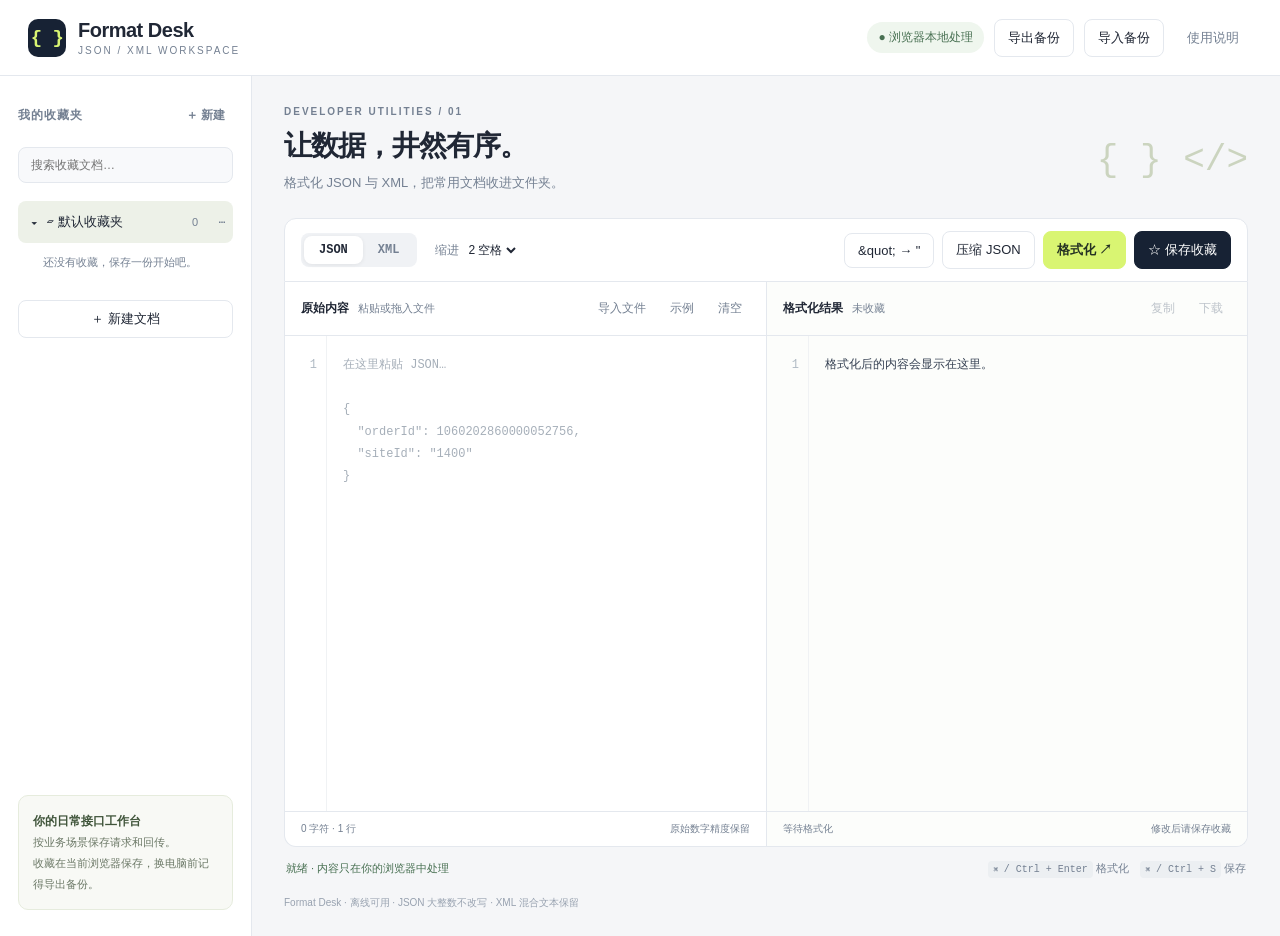
==== format/index.html @ 45e9ef6f "Publish JSON/XML formatter and Beijing–Europe time tools" ====
<!doctype html><html lang="zh-CN"><head><meta charset="UTF-8"><meta name="viewport" content="width=device-width,initial-scale=1"><meta name="description" content="JSON 与 XML 格式化工具，按文件夹收藏，浏览器本地处理，支持离线使用。"><title>Format Desk · JSON / XML 工具箱</title><link rel="icon" href="data:image/svg+xml,%3Csvg xmlns='http://www.w3.org/2000/svg' viewBox='0 0 64 64'%3E%3Crect width='64' height='64' rx='14' fill='%23172234'/%3E%3Ctext x='8' y='42' font-size='30' fill='%23d9f572'%3E%7B%7D%3C/text%3E%3C/svg%3E"><link rel="stylesheet" href="styles.css"></head><body>
<header><div class="brand"><div class="logo">{ }</div><div>Format Desk<small>JSON / XML WORKSPACE</small></div></div><div class="header-actions"><span class="local-badge">● 浏览器本地处理</span><button id="backup-export">导出备份</button><button id="backup-import">导入备份</button><button id="help" class="quiet">使用说明</button></div></header>
<div class="app"><aside><div class="aside-heading"><span>我的收藏夹</span><button id="new-folder" class="quiet small" aria-label="新建文件夹">＋ 新建</button></div><input id="search" class="search" placeholder="搜索收藏文档…" aria-label="搜索收藏文档"><div id="folder-list"></div><button id="new-document">＋ 新建文档</button><div class="aside-bottom"><strong>你的日常接口工作台</strong>按业务场景保存请求和回传。<br>收藏在当前浏览器保存，换电脑前记得导出备份。</div></aside>
<main class="main"><div class="eyebrow">DEVELOPER UTILITIES / 01</div><div class="intro"><div><h1>让数据，井然有序。</h1><p>格式化 JSON 与 XML，把常用文档收进文件夹。</p></div><div class="intro-mark">{ } &lt;/&gt;</div><button class="mobile-folders" id="toggle-folders">收藏夹</button></div>
<div id="storage-notice" class="notice" hidden></div>
<div class="toolbar"><div class="tool-group"><div class="tabs" aria-label="文档格式"><button data-type="JSON" class="selected" aria-pressed="true">JSON</button><button data-type="XML" aria-pressed="false">XML</button></div><label class="indent-label">缩进<select id="indent"><option value="2">2 空格</option><option value="4">4 空格</option><option value="1">1 空格</option></select></label></div><div class="tool-group"><button id="restore-quotes" title="将原始内容中的 &amp;quot; 替换为英文双引号">&amp;quot; → &quot;</button><button id="compress">压缩 JSON</button><button id="format" class="accent">格式化 ↗</button><button id="save" class="primary">☆ 保存收藏</button></div></div>
<div class="editors"><section class="panel"><div class="panel-header"><div class="panel-title">原始内容 <small>粘贴或拖入文件</small></div><div class="tool-group"><button id="file-open" class="quiet small">导入文件</button><button id="sample" class="quiet small">示例</button><button id="clear" class="quiet small">清空</button></div></div><div class="editor-body"><div id="input-lines" class="gutter" aria-hidden="true">1</div><textarea id="source" class="editor" spellcheck="false" wrap="off" aria-label="原始 JSON 或 XML 内容" placeholder='在这里粘贴 JSON…&#10;&#10;{&#10;  "orderId": 1060202860000052756,&#10;  "siteId": "1400"&#10;}'></textarea></div><div class="panel-footer"><span id="input-info">0 字符 · 1 行</span><span>原始数字精度保留</span></div></section>
<section class="panel"><div class="panel-header"><div class="panel-title">格式化结果 <small id="active-name">未收藏</small></div><div class="tool-group"><button id="copy" class="quiet small">复制</button><button id="download" class="quiet small">下载</button></div></div><div class="editor-body"><div id="output-lines" class="gutter" aria-hidden="true">1</div><pre id="result" class="editor result" tabindex="0" aria-label="格式化结果"><span style="color:#a6afb9">格式化后的内容会显示在这里。</span></pre></div><div class="panel-footer"><span id="output-info">等待格式化</span><span id="saved-info">修改后请保存收藏</span></div></section></div>
<div class="status-line"><span id="status" class="status-message" role="status" aria-live="polite">就绪 · 内容只在你的浏览器中处理</span><span><span class="shortcut">⌘ / Ctrl + Enter</span> 格式化　<span class="shortcut">⌘ / Ctrl + S</span> 保存</span></div><div id="document-actions" class="tool-group" hidden><button id="rename-doc" class="small">重命名</button><button id="move-doc" class="small">移动文件夹</button><button id="save-as" class="small">另存为收藏</button><button id="delete-doc" class="quiet small">删除此收藏</button></div><footer>Format Desk · 离线可用 · JSON 大整数不改写 · XML 混合文本保留</footer></main></div>
<input id="file-picker" type="file" accept=".json,.xml,application/json,text/xml,application/xml" hidden><input id="backup-picker" type="file" accept=".json,application/json" hidden>
<dialog id="save-dialog"><form id="save-form"><h2>收进收藏夹</h2><p>保存格式化后的内容，下次点击即可打开。</p><label for="document-name">文档名称</label><input id="document-name" maxlength="200" required placeholder="例如：UK 订单回传"><label for="document-folder">所属文件夹</label><select id="document-folder"></select><div class="actions"><button type="button" data-close="save-dialog">取消</button><button class="primary" type="submit">保存收藏</button></div></form></dialog>
<dialog id="move-dialog"><form id="move-form"><h2>移动收藏</h2><label for="move-folder">目标文件夹</label><select id="move-folder"></select><div class="actions"><button type="button" data-close="move-dialog">取消</button><button class="primary" type="submit">移动</button></div></form></dialog>
<dialog id="help-dialog"><h2>随手格式化，按场景收藏。</h2><ol><li>粘贴 JSON 或 XML，选择格式，点击「格式化」。</li><li>内容包含 &amp;quot; 时，点击「&amp;quot; → &quot;」还原双引号，再格式化。只替换这一种实体，不处理其他实体或反斜杠转义。</li><li>点击「保存收藏」，选择文件夹并命名。</li><li>左侧点击收藏即可打开；支持重命名、移动和删除。</li><li>点击「导出备份」保存全部收藏；导入备份会追加，保留已有文档。</li></ol><p>收藏保存在当前浏览器。清理浏览器数据、无痕模式、换浏览器或换访问地址，可能使收藏不可见。请定期导出备份。</p><p>JSON 支持标准对象、数组、外层 JSON 字符串和多层反斜杠转义；会自动解开外层包装，内部字符串保留原样。JSON 压缩不会改变字符串内容或大整数。XML 保留混合文本、CDATA 和 xml:space；不支持 DTD。单文件上限 5 MB。</p><p>离线版：下载后用 Chrome 或 Edge 打开 HTML。本地部署版：启动后访问 <strong>http://127.0.0.1:8765</strong>，可加入浏览器书签。</p><div class="actions"><button class="primary" data-close="help-dialog">知道了</button></div></dialog>
<dialog id="copy-dialog"><h2>复制格式化结果</h2><p>浏览器限制了自动复制。下方内容已选中，请按 ⌘C（Mac）或 Ctrl+C（Windows）。</p><textarea id="copy-content" readonly aria-label="可手动复制的格式化结果" style="width:100%;height:260px;margin-top:16px;resize:vertical;font:12px/1.7 monospace;padding:12px;border:1px solid #e4e8ee;border-radius:8px"></textarea><div class="actions"><button class="primary" data-close="copy-dialog">完成</button></div></dialog>
<script src="core.js"></script><script src="app.js"></script></body></html>
---- format/styles.css ----
:root{--bg:#f5f6f8;--paper:#fff;--text:#202735;--muted:#748092;--line:#e4e8ee;--nav:#172234;--accent:#d9f572;--green:#487052;font-family:Inter,-apple-system,BlinkMacSystemFont,'Segoe UI','PingFang SC','Microsoft YaHei',sans-serif;color:var(--text)}*{box-sizing:border-box}body{margin:0;background:var(--bg)}button,input,select,textarea{font:inherit}button{cursor:pointer}button:disabled{opacity:.45;cursor:not-allowed}button:focus-visible,input:focus-visible,select:focus-visible,textarea:focus-visible{outline:2px solid #729949;outline-offset:2px}button{border:1px solid var(--line);border-radius:8px;background:#fff;color:var(--text);padding:9px 13px;font-size:13px;transition:background .15s}button:hover{background:#eff3e8}.primary{background:var(--nav);color:white;border-color:var(--nav)}.primary:hover{background:#30405a}.accent{background:var(--accent);border-color:var(--accent);color:#243123;font-weight:650}.quiet{background:transparent;border:0;color:var(--muted)}.small{padding:5px 8px;font-size:12px}header{height:76px;background:#fff;border-bottom:1px solid var(--line);display:flex;align-items:center;justify-content:space-between;padding:0 28px}.brand{display:flex;gap:12px;align-items:center;font-size:20px;font-weight:750;letter-spacing:-.5px}.logo{background:var(--nav);color:var(--accent);border-radius:10px;width:38px;height:38px;display:grid;place-items:center;font:700 19px monospace}.brand small{display:block;color:var(--muted);font-size:10px;font-weight:500;letter-spacing:2px;margin-top:3px}.header-actions{display:flex;gap:10px;align-items:center}.local-badge{font-size:12px;color:var(--green);background:#eff6ee;padding:7px 11px;border-radius:30px}.app{display:grid;grid-template-columns:252px 1fr;min-height:calc(100vh - 76px)}aside{background:white;border-right:1px solid var(--line);padding:26px 18px;display:flex;flex-direction:column;gap:18px}.aside-heading{display:flex;justify-content:space-between;align-items:center;font-size:12px;font-weight:650;color:var(--muted);letter-spacing:1px}.search{width:100%;border:1px solid var(--line);background:#f8f9fb;border-radius:8px;padding:10px 12px;font-size:12px}.folder-row{display:flex;align-items:center;padding:3px 0}.folder-button{border:0;flex:1;text-align:left;background:transparent;display:flex;gap:9px;align-items:center;min-width:0}.folder-row.active{background:#edf1e8;border-radius:8px}.folder-button span:nth-child(2){overflow:hidden;text-overflow:ellipsis;white-space:nowrap}.count{margin-left:auto;font-size:11px;color:var(--muted)}.document{width:100%;display:flex;align-items:center;gap:8px;text-align:left;border:0;background:transparent;padding:10px 8px 10px 24px;min-width:0}.document.active{background:#f4f7ed;color:#395834}.doc-name{overflow:hidden;text-overflow:ellipsis;white-space:nowrap;flex:1;font-size:12px}.type-tag{font:10px monospace;color:#647281;background:#eef1f4;padding:3px 5px;border-radius:4px}.empty-folder{font-size:11px;color:var(--muted);padding:10px 25px;line-height:1.7}.aside-bottom{margin-top:auto;background:#f8f9f5;border:1px solid #e6ecdd;border-radius:10px;padding:14px;color:#6b7866;font-size:11px;line-height:1.9}.aside-bottom strong{color:#40553b;display:block;font-size:12px}.main{padding:30px 32px 20px;min-width:0;max-width:1800px;width:100%}.eyebrow{font-size:10px;letter-spacing:2px;color:var(--muted);font-weight:650}.intro{display:flex;align-items:center;justify-content:space-between;gap:15px;margin:10px 0 24px}h1{font-size:28px;letter-spacing:-1px;margin:0 0 7px}p{font-size:13px;color:var(--muted);margin:0;line-height:1.7}.intro-mark{font:36px monospace;color:#cbd4bf}.toolbar{background:white;border:1px solid var(--line);border-radius:12px 12px 0 0;padding:12px 16px;display:flex;justify-content:space-between;align-items:center;gap:12px;flex-wrap:wrap}.tool-group{display:flex;align-items:center;gap:8px}.tabs{background:#f0f2f5;padding:3px;display:flex;border-radius:8px}.tabs button{background:transparent;border:0;padding:7px 15px;color:var(--muted);font:600 12px monospace}.tabs .selected{background:white;color:var(--text);box-shadow:0 1px 4px #0001}.indent-label{font-size:12px;color:var(--muted);margin-left:10px}.indent-label select{background:transparent;border:0;font-size:12px;margin-left:5px;color:var(--text)}.editors{display:grid;grid-template-columns:1fr 1fr;background:#fff;border:1px solid var(--line);border-top:0;border-radius:0 0 12px 12px;overflow:hidden;min-height:470px;height:calc(100vh - 335px)}.panel{min-width:0;display:flex;flex-direction:column}.panel+.panel{border-left:1px solid var(--line);background:#fcfdfb}.panel-header{padding:13px 16px;border-bottom:1px solid var(--line);display:flex;justify-content:space-between;align-items:center;font-size:12px;gap:8px;min-height:50px}.panel-title{font-weight:650;display:flex;align-items:center;gap:9px}.panel-title small{color:var(--muted);font-weight:400;font-size:11px}.editor-body{flex:1;overflow:hidden;display:flex;position:relative;min-height:0}.gutter{width:42px;flex-shrink:0;color:#b0bac4;text-align:right;padding:18px 9px 18px 0;border-right:1px solid #f0f2f4;overflow:hidden;user-select:none;white-space:pre;font:12px/1.85 ui-monospace,SFMono-Regular,Consolas,monospace}.editor{margin:0;flex:1;width:0;padding:18px 16px;border:0;outline:none!important;resize:none;background:transparent;white-space:pre;overflow:auto;tab-size:2;color:#354052;font:12px/1.85 ui-monospace,SFMono-Regular,Consolas,'Microsoft YaHei',monospace}.editor::placeholder{color:#a6afb9}.result{display:block}.tok-key{color:#885946}.tok-string{color:#547846}.tok-number{color:#5265a0}.tok-literal{color:#98749b}.panel-footer{border-top:1px solid var(--line);padding:10px 16px;font-size:10px;color:var(--muted);display:flex;justify-content:space-between}.status-line{padding:14px 2px;display:flex;justify-content:space-between;gap:16px;font-size:11px;color:var(--muted)}.status-message{color:var(--green)}.status-message.error{color:#b44141}.notice{padding:10px 14px;background:#fff2db;color:#885b1e;font-size:12px;border-radius:8px;margin-bottom:12px;line-height:1.6}.shortcut{font:10px monospace;background:#eceff2;border-radius:4px;padding:3px 5px}dialog{border:1px solid var(--line);border-radius:16px;box-shadow:0 25px 100px #17223433;padding:28px;width:min(480px,95vw)}dialog::backdrop{background:#17223466;backdrop-filter:blur(3px)}dialog h2{font-size:20px;margin:0 0 16px}dialog label{display:block;font-size:12px;margin:16px 0 7px;color:var(--muted)}dialog input,dialog select{width:100%;padding:11px;border:1px solid var(--line);border-radius:8px}dialog .actions{display:flex;justify-content:flex-end;gap:8px;margin-top:24px}dialog p{margin:12px 0}dialog ol{font-size:13px;line-height:2;color:#576172;padding-left:20px}.doc-actions{display:flex;gap:2px}#active-name{max-width:180px;overflow:hidden;text-overflow:ellipsis;white-space:nowrap}.mobile-folders{display:none}footer{font-size:10px;color:#98a2b0;margin:6px 0}a{color:#527148}.sr-only{position:absolute;width:1px;height:1px;overflow:hidden;clip:rect(0,0,0,0)}
@media(min-width:1600px){.editor,.gutter{font-size:14px}.main{padding:35px 45px}}
@media(max-width:1050px){.app{grid-template-columns:220px 1fr}.main{padding:24px 20px}.header-actions .local-badge{display:none}.intro-mark{display:none}.editors{height:610px}.panel-header{flex-wrap:wrap}.panel-title small{display:none}}
@media(max-width:760px){header{padding:0 16px;height:66px}.brand{font-size:17px}.header-actions{gap:2px}.header-actions button{padding:7px}.app{display:flex;flex-direction:column}aside{border-right:0;border-bottom:1px solid var(--line);padding:15px;display:none}body.show-folders aside{display:flex}.mobile-folders{display:inline-block}.main{padding:22px 14px}.intro{margin-bottom:18px}h1{font-size:23px}.editors{grid-template-columns:1fr;height:900px}.panel+.panel{border-left:0;border-top:1px solid var(--line)}.toolbar{padding:10px}.indent-label{margin:0}.status-line{flex-direction:column;gap:6px}.aside-bottom{display:none}.panel{min-height:420px}}
[hidden]{display:none!important}
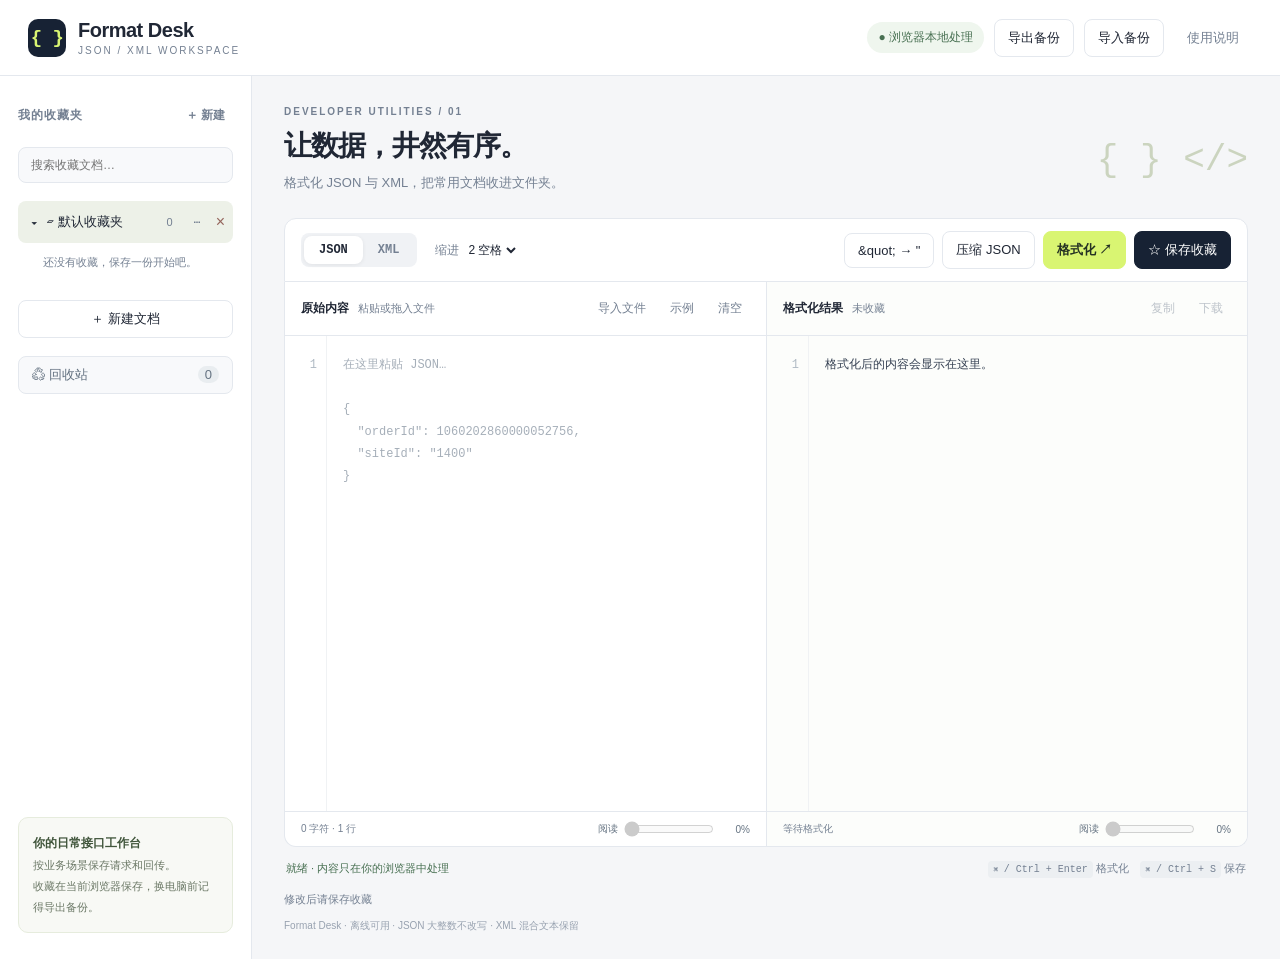
==== commit 55bc9739: "Add editor scroll controls and recoverable folder/document deletion" ====
--- a/format/index.html
+++ b/format/index.html
@@ -1,15 +1,17 @@
 <!doctype html><html lang="zh-CN"><head><meta charset="UTF-8"><meta name="viewport" content="width=device-width,initial-scale=1"><meta name="description" content="JSON 与 XML 格式化工具，按文件夹收藏，浏览器本地处理，支持离线使用。"><title>Format Desk · JSON / XML 工具箱</title><link rel="icon" href="data:image/svg+xml,%3Csvg xmlns='http://www.w3.org/2000/svg' viewBox='0 0 64 64'%3E%3Crect width='64' height='64' rx='14' fill='%23172234'/%3E%3Ctext x='8' y='42' font-size='30' fill='%23d9f572'%3E%7B%7D%3C/text%3E%3C/svg%3E"><link rel="stylesheet" href="styles.css"></head><body>
 <header><div class="brand"><div class="logo">{ }</div><div>Format Desk<small>JSON / XML WORKSPACE</small></div></div><div class="header-actions"><span class="local-badge">● 浏览器本地处理</span><button id="backup-export">导出备份</button><button id="backup-import">导入备份</button><button id="help" class="quiet">使用说明</button></div></header>
-<div class="app"><aside><div class="aside-heading"><span>我的收藏夹</span><button id="new-folder" class="quiet small" aria-label="新建文件夹">＋ 新建</button></div><input id="search" class="search" placeholder="搜索收藏文档…" aria-label="搜索收藏文档"><div id="folder-list"></div><button id="new-document">＋ 新建文档</button><div class="aside-bottom"><strong>你的日常接口工作台</strong>按业务场景保存请求和回传。<br>收藏在当前浏览器保存，换电脑前记得导出备份。</div></aside>
+<div class="app"><aside><div class="aside-heading"><span>我的收藏夹</span><button id="new-folder" class="quiet small" aria-label="新建文件夹">＋ 新建</button></div><input id="search" class="search" placeholder="搜索收藏文档…" aria-label="搜索收藏文档"><div id="folder-list"></div><button id="new-document">＋ 新建文档</button><button id="trash-open" class="trash-entry">♲ 回收站 <span id="trash-count">0</span></button><div class="aside-bottom"><strong>你的日常接口工作台</strong>按业务场景保存请求和回传。<br>收藏在当前浏览器保存，换电脑前记得导出备份。</div></aside>
 <main class="main"><div class="eyebrow">DEVELOPER UTILITIES / 01</div><div class="intro"><div><h1>让数据，井然有序。</h1><p>格式化 JSON 与 XML，把常用文档收进文件夹。</p></div><div class="intro-mark">{ } &lt;/&gt;</div><button class="mobile-folders" id="toggle-folders">收藏夹</button></div>
 <div id="storage-notice" class="notice" hidden></div>
 <div class="toolbar"><div class="tool-group"><div class="tabs" aria-label="文档格式"><button data-type="JSON" class="selected" aria-pressed="true">JSON</button><button data-type="XML" aria-pressed="false">XML</button></div><label class="indent-label">缩进<select id="indent"><option value="2">2 空格</option><option value="4">4 空格</option><option value="1">1 空格</option></select></label></div><div class="tool-group"><button id="restore-quotes" title="将原始内容中的 &amp;quot; 替换为英文双引号">&amp;quot; → &quot;</button><button id="compress">压缩 JSON</button><button id="format" class="accent">格式化 ↗</button><button id="save" class="primary">☆ 保存收藏</button></div></div>
-<div class="editors"><section class="panel"><div class="panel-header"><div class="panel-title">原始内容 <small>粘贴或拖入文件</small></div><div class="tool-group"><button id="file-open" class="quiet small">导入文件</button><button id="sample" class="quiet small">示例</button><button id="clear" class="quiet small">清空</button></div></div><div class="editor-body"><div id="input-lines" class="gutter" aria-hidden="true">1</div><textarea id="source" class="editor" spellcheck="false" wrap="off" aria-label="原始 JSON 或 XML 内容" placeholder='在这里粘贴 JSON…&#10;&#10;{&#10;  "orderId": 1060202860000052756,&#10;  "siteId": "1400"&#10;}'></textarea></div><div class="panel-footer"><span id="input-info">0 字符 · 1 行</span><span>原始数字精度保留</span></div></section>
-<section class="panel"><div class="panel-header"><div class="panel-title">格式化结果 <small id="active-name">未收藏</small></div><div class="tool-group"><button id="copy" class="quiet small">复制</button><button id="download" class="quiet small">下载</button></div></div><div class="editor-body"><div id="output-lines" class="gutter" aria-hidden="true">1</div><pre id="result" class="editor result" tabindex="0" aria-label="格式化结果"><span style="color:#a6afb9">格式化后的内容会显示在这里。</span></pre></div><div class="panel-footer"><span id="output-info">等待格式化</span><span id="saved-info">修改后请保存收藏</span></div></section></div>
-<div class="status-line"><span id="status" class="status-message" role="status" aria-live="polite">就绪 · 内容只在你的浏览器中处理</span><span><span class="shortcut">⌘ / Ctrl + Enter</span> 格式化　<span class="shortcut">⌘ / Ctrl + S</span> 保存</span></div><div id="document-actions" class="tool-group" hidden><button id="rename-doc" class="small">重命名</button><button id="move-doc" class="small">移动文件夹</button><button id="save-as" class="small">另存为收藏</button><button id="delete-doc" class="quiet small">删除此收藏</button></div><footer>Format Desk · 离线可用 · JSON 大整数不改写 · XML 混合文本保留</footer></main></div>
+<div class="editors"><section class="panel"><div class="panel-header"><div class="panel-title">原始内容 <small>粘贴或拖入文件</small></div><div class="tool-group"><button id="file-open" class="quiet small">导入文件</button><button id="sample" class="quiet small">示例</button><button id="clear" class="quiet small">清空</button></div></div><div class="editor-body"><div id="input-lines" class="gutter" aria-hidden="true">1</div><textarea id="source" class="editor" spellcheck="false" wrap="off" aria-label="原始 JSON 或 XML 内容" placeholder='在这里粘贴 JSON…&#10;&#10;{&#10;  "orderId": 1060202860000052756,&#10;  "siteId": "1400"&#10;}'></textarea></div><div class="panel-footer"><span id="input-info">0 字符 · 1 行</span><label class="scroll-progress">阅读 <input id="input-progress" type="range" min="0" max="100" value="0" aria-label="原始内容阅读进度"><span id="input-percent">0%</span></label></div></section>
+<section class="panel"><div class="panel-header"><div class="panel-title">格式化结果 <small id="active-name">未收藏</small></div><div class="tool-group"><button id="copy" class="quiet small">复制</button><button id="download" class="quiet small">下载</button></div></div><div class="editor-body"><div id="output-lines" class="gutter" aria-hidden="true">1</div><pre id="result" class="editor result" tabindex="0" aria-label="格式化结果"><span style="color:#a6afb9">格式化后的内容会显示在这里。</span></pre></div><div class="panel-footer"><span id="output-info">等待格式化</span><label class="scroll-progress">阅读 <input id="output-progress" type="range" min="0" max="100" value="0" aria-label="格式化结果阅读进度"><span id="output-percent">0%</span></label></div></section></div>
+<div class="status-line"><span id="status" class="status-message" role="status" aria-live="polite">就绪 · 内容只在你的浏览器中处理</span><span><span class="shortcut">⌘ / Ctrl + Enter</span> 格式化　<span class="shortcut">⌘ / Ctrl + S</span> 保存</span></div><p id="saved-info" class="saved-note">修改后请保存收藏</p><div id="document-actions" class="tool-group" hidden><button id="rename-doc" class="small">重命名</button><button id="move-doc" class="small">移动文件夹</button><button id="save-as" class="small">另存为收藏</button><button id="delete-doc" class="quiet small">移到回收站</button></div><footer>Format Desk · 离线可用 · JSON 大整数不改写 · XML 混合文本保留</footer></main></div>
 <input id="file-picker" type="file" accept=".json,.xml,application/json,text/xml,application/xml" hidden><input id="backup-picker" type="file" accept=".json,application/json" hidden>
 <dialog id="save-dialog"><form id="save-form"><h2>收进收藏夹</h2><p>保存格式化后的内容，下次点击即可打开。</p><label for="document-name">文档名称</label><input id="document-name" maxlength="200" required placeholder="例如：UK 订单回传"><label for="document-folder">所属文件夹</label><select id="document-folder"></select><div class="actions"><button type="button" data-close="save-dialog">取消</button><button class="primary" type="submit">保存收藏</button></div></form></dialog>
 <dialog id="move-dialog"><form id="move-form"><h2>移动收藏</h2><label for="move-folder">目标文件夹</label><select id="move-folder"></select><div class="actions"><button type="button" data-close="move-dialog">取消</button><button class="primary" type="submit">移动</button></div></form></dialog>
-<dialog id="help-dialog"><h2>随手格式化，按场景收藏。</h2><ol><li>粘贴 JSON 或 XML，选择格式，点击「格式化」。</li><li>内容包含 &amp;quot; 时，点击「&amp;quot; → &quot;」还原双引号，再格式化。只替换这一种实体，不处理其他实体或反斜杠转义。</li><li>点击「保存收藏」，选择文件夹并命名。</li><li>左侧点击收藏即可打开；支持重命名、移动和删除。</li><li>点击「导出备份」保存全部收藏；导入备份会追加，保留已有文档。</li></ol><p>收藏保存在当前浏览器。清理浏览器数据、无痕模式、换浏览器或换访问地址，可能使收藏不可见。请定期导出备份。</p><p>JSON 支持标准对象、数组、外层 JSON 字符串和多层反斜杠转义；会自动解开外层包装，内部字符串保留原样。JSON 压缩不会改变字符串内容或大整数。XML 保留混合文本、CDATA 和 xml:space；不支持 DTD。单文件上限 5 MB。</p><p>离线版：下载后用 Chrome 或 Edge 打开 HTML。本地部署版：启动后访问 <strong>http://127.0.0.1:8765</strong>，可加入浏览器书签。</p><div class="actions"><button class="primary" data-close="help-dialog">知道了</button></div></dialog>
+<dialog id="help-dialog"><h2>随手格式化，按场景收藏。</h2><ol><li>粘贴 JSON 或 XML，选择格式，点击「格式化」。</li><li>内容包含 &amp;quot; 时，点击「&amp;quot; → &quot;」还原双引号，再格式化。只替换这一种实体，不处理其他实体或反斜杠转义。</li><li>输入与结果区可用右侧 / 底部滚动条浏览，底部「阅读」滑块可跳到文档任意位置。</li><li>点击「保存收藏」，选择文件夹并命名。</li><li>左侧点击收藏即可打开；文件夹旁的 × 可删除整夹并移到回收站，支持恢复。</li><li>点击「导出备份」保存全部收藏和回收站；导入备份会追加，保留已有文档。</li></ol><p>收藏保存在当前浏览器。清理浏览器数据、无痕模式、换浏览器或换访问地址，可能使收藏不可见。请定期导出备份。</p><p>JSON 支持标准对象、数组、外层 JSON 字符串和多层反斜杠转义；会自动解开外层包装，内部字符串保留原样。JSON 压缩不会改变字符串内容或大整数。XML 保留混合文本、CDATA 和 xml:space；不支持 DTD。单文件上限 5 MB。</p><p>离线版：下载后用 Chrome 或 Edge 打开 HTML。本地部署版：启动后访问 <strong>http://127.0.0.1:8765</strong>，可加入浏览器书签。</p><div class="actions"><button class="primary" data-close="help-dialog">知道了</button></div></dialog>
+<dialog id="trash-dialog"><h2>回收站</h2><p>文件夹与文档删除后保留在这里。恢复文件夹会同时恢复其中的文档。</p><div id="trash-list" class="trash-list"></div><div class="actions"><button class="primary" data-close="trash-dialog">关闭</button></div></dialog>
+<dialog id="confirm-dialog"><h2 id="confirm-title">确认操作</h2><p id="confirm-message"></p><div class="actions"><button data-close="confirm-dialog">取消</button><button id="confirm-accept" class="primary">确认</button></div></dialog>
 <dialog id="copy-dialog"><h2>复制格式化结果</h2><p>浏览器限制了自动复制。下方内容已选中，请按 ⌘C（Mac）或 Ctrl+C（Windows）。</p><textarea id="copy-content" readonly aria-label="可手动复制的格式化结果" style="width:100%;height:260px;margin-top:16px;resize:vertical;font:12px/1.7 monospace;padding:12px;border:1px solid #e4e8ee;border-radius:8px"></textarea><div class="actions"><button class="primary" data-close="copy-dialog">完成</button></div></dialog>
 <script src="core.js"></script><script src="app.js"></script></body></html>
--- a/format/styles.css
+++ b/format/styles.css
@@ -3,3 +3,10 @@
 @media(max-width:1050px){.app{grid-template-columns:220px 1fr}.main{padding:24px 20px}.header-actions .local-badge{display:none}.intro-mark{display:none}.editors{height:610px}.panel-header{flex-wrap:wrap}.panel-title small{display:none}}
 @media(max-width:760px){header{padding:0 16px;height:66px}.brand{font-size:17px}.header-actions{gap:2px}.header-actions button{padding:7px}.app{display:flex;flex-direction:column}aside{border-right:0;border-bottom:1px solid var(--line);padding:15px;display:none}body.show-folders aside{display:flex}.mobile-folders{display:inline-block}.main{padding:22px 14px}.intro{margin-bottom:18px}h1{font-size:23px}.editors{grid-template-columns:1fr;height:900px}.panel+.panel{border-left:0;border-top:1px solid var(--line)}.toolbar{padding:10px}.indent-label{margin:0}.status-line{flex-direction:column;gap:6px}.aside-bottom{display:none}.panel{min-height:420px}}
 [hidden]{display:none!important}
+
+/* Constrain grid/flex rows so long documents scroll inside their editor. */
+.editors{grid-template-rows:minmax(0,1fr)}.panel{min-height:0}.editor-body{min-height:0;max-height:100%}.editor{overflow:scroll;scrollbar-gutter:stable;scrollbar-width:auto;scrollbar-color:#9caab9 #edf0f3}
+.editor::-webkit-scrollbar{width:14px;height:14px}.editor::-webkit-scrollbar-track{background:#edf0f3;border-radius:8px}.editor::-webkit-scrollbar-thumb{background:#9caab9;border:3px solid #edf0f3;border-radius:8px}.editor::-webkit-scrollbar-thumb:hover{background:#66788d}.editor::-webkit-scrollbar-corner{background:#edf0f3}
+.scroll-progress{display:flex;align-items:center;gap:6px;white-space:nowrap;color:#647281}.scroll-progress input{width:90px;height:14px;accent-color:#617d42;cursor:pointer;margin:0}.scroll-progress span{min-width:30px;text-align:right}.saved-note{font-size:11px;margin-bottom:10px}.folder-delete{color:#94645b;font-size:16px;flex-shrink:0}.folder-delete:hover{background:#fff0ed}.trash-entry{text-align:left;color:#647281;background:#f8f9fb}.trash-entry span{float:right;background:#e9edf0;border-radius:20px;padding:1px 7px}
+#trash-dialog{width:min(660px,95vw)}.trash-list{margin-top:18px;max-height:55vh;overflow:auto}.trash-card{display:flex;justify-content:space-between;gap:12px;padding:16px 0;border-bottom:1px solid var(--line)}.trash-info{min-width:0}.trash-info strong{display:block;overflow-wrap:anywhere;font-size:14px}.trash-info small{display:block;margin-top:6px;color:var(--muted);font-size:11px;line-height:1.6}.trash-actions{display:flex;align-items:center;gap:6px;flex-shrink:0}.trash-empty{padding:28px;text-align:center;color:var(--muted);font-size:13px}
+@media(max-width:760px){.editors{grid-template-rows:repeat(2,minmax(0,1fr))}.panel{min-height:0}.scroll-progress input{width:80px}.trash-card{flex-direction:column}.trash-actions{justify-content:flex-end}}
